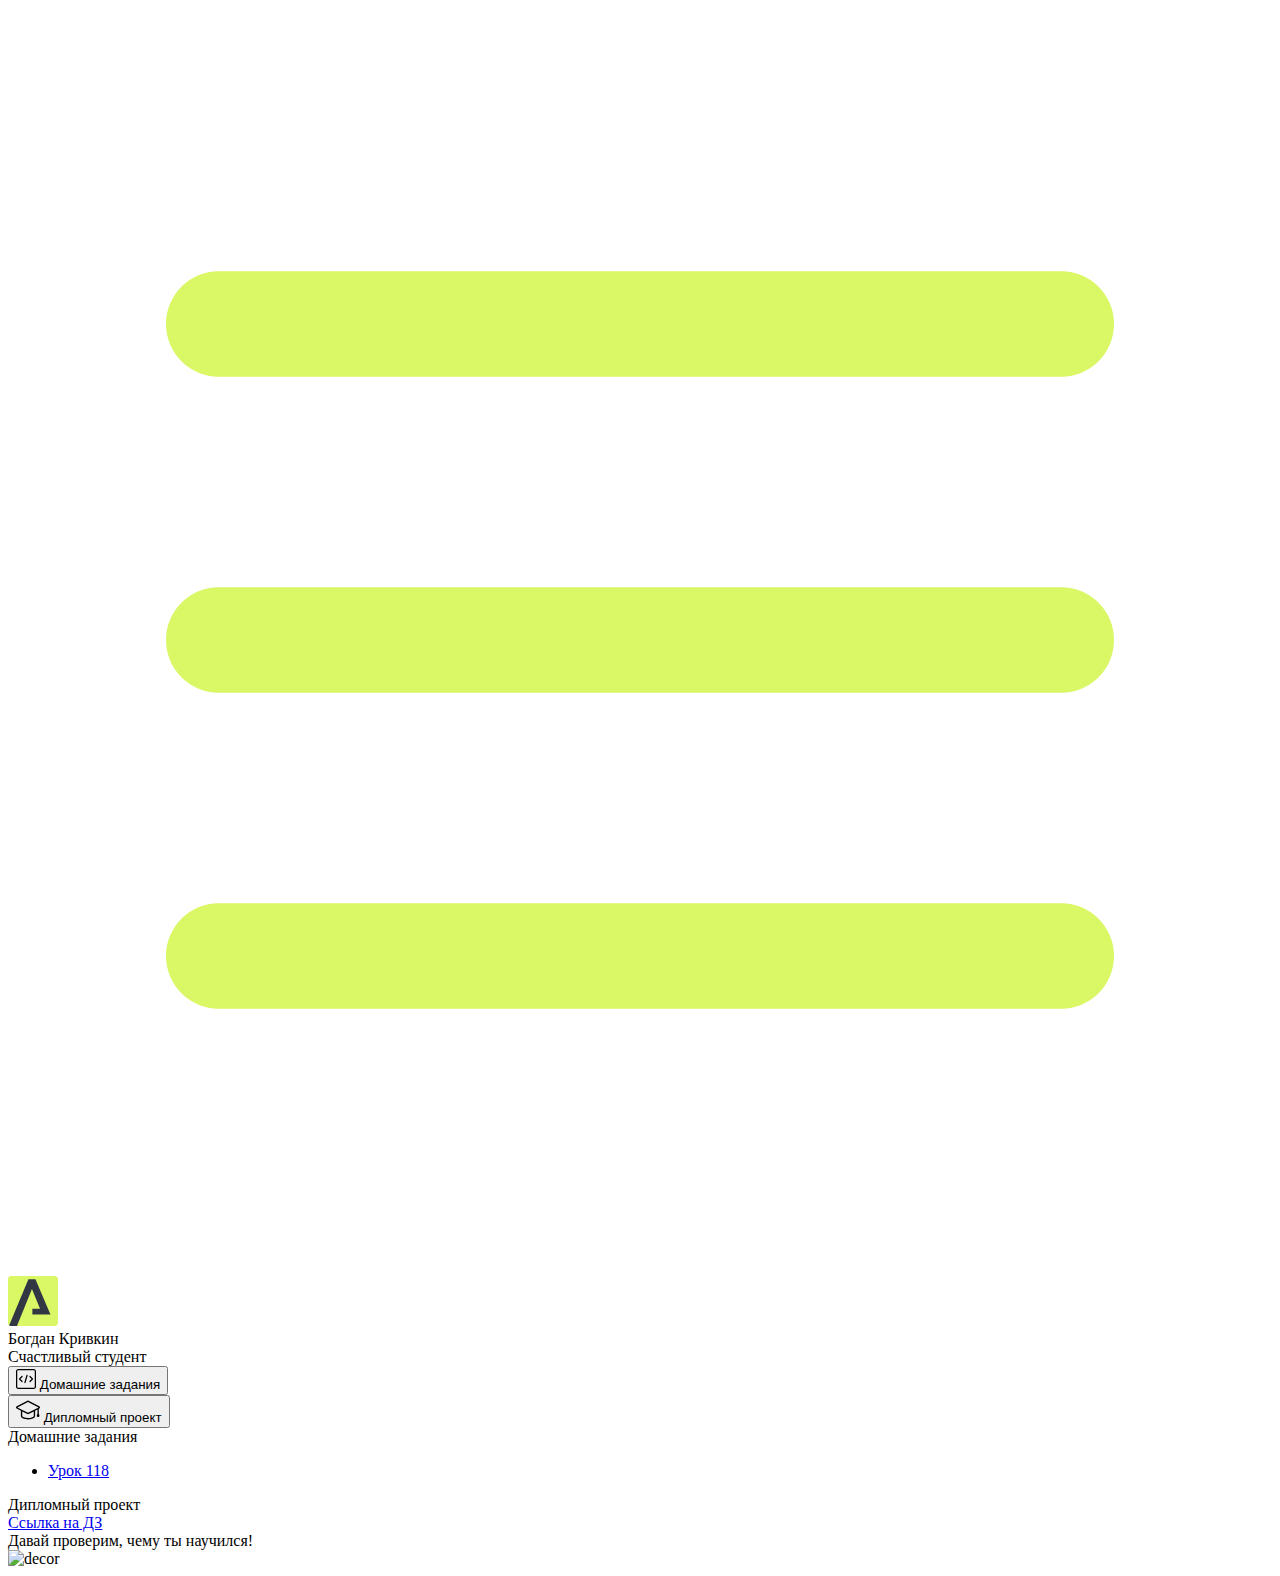
==== HTML-118/index.html @ 3493cc88 "Add files via upload" ====
<!DOCTYPE html>
<html lang="en">
<head>
    <meta charset="UTF-8">
    <meta name="viewport" content="width=device-width, initial-scale=1.0">
    <title>Домашняя работа</title>
    <link rel="shortcut icon" href="src/logo.ico" type="image/x-icon">
    <link rel="preconnect" href="https://fonts.googleapis.com">
    <link rel="preconnect" href="https://fonts.gstatic.com" crossorigin>
    <link href="https://fonts.googleapis.com/css2?family=Montserrat:wght@400;500;700&family=Rubik:wght@500&display=swap"
          rel="stylesheet">
    <link rel="stylesheet" href="src/style.css">
</head>
<body id="body">
<div class="overlay" id="overlay"></div>
<div class="layout">
    <div class="burger" id="burger">
        <svg viewBox="0 0 24 24" fill="none" xmlns="http://www.w3.org/2000/svg">
            <g id="SVGRepo_bgCarrier" stroke-width="0"></g>
            <g id="SVGRepo_tracerCarrier" stroke-linecap="round" stroke-linejoin="round"></g>
            <g id="SVGRepo_iconCarrier">
                <path d="M4 18L20 18" stroke="#DAF765" stroke-width="2" stroke-linecap="round"></path>
                <path d="M4 12L20 12" stroke="#DAF765" stroke-width="2" stroke-linecap="round"></path>
                <path d="M4 6L20 6" stroke="#DAF765" stroke-width="2" stroke-linecap="round"></path>
            </g>
        </svg>
    </div>
    <aside class="sidebar" id="sidebar">
        <div class="sidebar__inner">
            <div class="logo">
                <svg width="50" height="50" viewBox="0 0 50 50" fill="none" xmlns="http://www.w3.org/2000/svg">
                    <g clip-path="url(#clip0_513_74730)">
                        <path d="M46.17 -0.257004H3.83C1.57281 -0.257004 -0.257 1.57281 -0.257 3.83V46.17C-0.257 48.4272 1.57281 50.257 3.83 50.257H46.17C48.4272 50.257 50.257 48.4272 50.257 46.17V3.83C50.257 1.57281 48.4272 -0.257004 46.17 -0.257004Z"
                              fill="#DAF765"/>
                        <path d="M24.375 38.4H42.461L27.441 3.1585H20.4355C20.4355 3.1585 6.7895 35.881 1.1945 49.294C2.015 50.0275 3.0945 50.257 3.6945 50.257H8.8445L23.954 13.07L32.0465 32.8285H24.375V38.4Z"
                              fill="#323843"/>
                    </g>
                    <defs>
                        <clipPath id="clip0_513_74730">
                            <rect width="50" height="50" fill="white"/>
                        </clipPath>
                    </defs>
                </svg>
            </div>
            <div class="sidebar__user">
                <div class="sidebar__name">Богдан Кривкин</div>
                <div class="sidebar__text">Счастливый студент</div>
            </div>
            <div class="sidebar__tabs">
                <div class="sidebar__item">
                    <button class="sidebar__button active" id="tasks">
                        <svg xmlns="http://www.w3.org/2000/svg" width="20" height="20" viewBox="0 0 20 20" fill="none">
                            <g clip-path="url(#clip0_704_74543)">
                                <path d="M17.7083 20H2.29167C1.0275 20 0 18.9725 0 17.7083V2.29167C0 1.0275 1.0275 0 2.29167 0H17.7083C18.9725 0 20 1.0275 20 2.29167V17.7083C20 18.9725 18.9725 20 17.7083 20ZM2.29167 1.25C1.7175 1.25 1.25 1.7175 1.25 2.29167V17.7083C1.25 18.2825 1.7175 18.75 2.29167 18.75H17.7083C18.2825 18.75 18.75 18.2825 18.75 17.7083V2.29167C18.75 1.7175 18.2825 1.25 17.7083 1.25H2.29167Z"
                                      fill="black"/>
                                <path d="M6.04167 13.125C5.88167 13.125 5.72167 13.0642 5.6 12.9417L3.1 10.4417C2.85583 10.1975 2.85583 9.80167 3.1 9.5575L5.6 7.0575C5.84417 6.81333 6.24 6.81333 6.48417 7.0575C6.72833 7.30167 6.72833 7.6975 6.48417 7.94167L4.42583 10L6.48417 12.0583C6.72833 12.3025 6.72833 12.6983 6.48417 12.9425C6.36167 13.0642 6.20167 13.125 6.04167 13.125Z"
                                      fill="black"/>
                                <path d="M8.95833 14.1667C8.9 14.1667 8.84 14.1583 8.78167 14.1417C8.45083 14.0442 8.26083 13.6967 8.35833 13.3658L10.4417 6.28251C10.5392 5.95084 10.8892 5.76417 11.2175 5.85917C11.5483 5.95667 11.7383 6.30417 11.6408 6.63501L9.5575 13.7183C9.47833 13.9908 9.22833 14.1667 8.95833 14.1667Z"
                                      fill="black"/>
                                <path d="M13.9583 13.125C13.7983 13.125 13.6383 13.0642 13.5167 12.9417C13.2725 12.6975 13.2725 12.3017 13.5167 12.0575L15.575 9.99916L13.5167 7.94083C13.2725 7.69666 13.2725 7.30083 13.5167 7.05666C13.7608 6.81249 14.1567 6.81249 14.4008 7.05666L16.9008 9.55666C17.145 9.80083 17.145 10.1967 16.9008 10.4408L14.4008 12.9408C14.2783 13.0642 14.1183 13.125 13.9583 13.125Z"
                                      fill="black"/>
                            </g>
                            <defs>
                                <clipPath id="clip0_704_74543">
                                    <rect width="20" height="20" fill="white"/>
                                </clipPath>
                            </defs>
                        </svg>
                        <span>Домашние задания</span></button>
                </div>
                <div class="sidebar__item">
                    <button class="sidebar__button" id="diplom">
                        <svg xmlns="http://www.w3.org/2000/svg" width="24" height="24" viewBox="0 0 24 24" fill="none">
                            <g clip-path="url(#clip0_704_74553)">
                                <path d="M23.2628 10.5971C23.7176 10.365 24 9.90375 24 9.39337C24 8.883 23.7176 8.42175 23.2628 8.18962L12.6135 2.75362C12.2291 2.55824 11.7705 2.55787 11.3854 2.75399L0.736875 8.19C0.282375 8.42175 0 8.883 0 9.39337C0 9.90375 0.282375 10.365 0.736875 10.5971L4.89038 12.7177V18.2074C4.89038 19.8154 8.412 21.393 12 21.393C15.5884 21.393 19.1096 19.815 19.1096 18.2074V12.7174L21.4609 11.517V15.8017L20.901 17.2305C20.7409 17.6389 20.7934 18.0994 21.0405 18.4616C21.2876 18.8246 21.6979 19.041 22.1366 19.041C22.5754 19.041 22.9852 18.8246 23.2324 18.462C23.4795 18.099 23.532 17.6385 23.3719 17.2301L22.8124 15.8021V10.827L23.2628 10.5971ZM17.7623 18.1721C17.6198 18.6375 15.3491 20.0419 12 20.0419C8.65088 20.0419 6.38025 18.6375 6.2415 18.2074V12.3037L6.23887 12.3019C6.23812 12.057 6.1065 11.8207 5.87325 11.7019L1.3515 9.39337L12 3.95737L22.6489 9.39337L12 14.8294L5.87325 11.7019C5.54063 11.5331 4.6695 11.6674 4.5 12C4.33012 12.3322 4.55813 12.5479 4.89038 12.7177L11.3857 16.0331C11.5781 16.1314 11.7889 16.1805 12 16.1805C12.2107 16.1805 12.4222 16.1314 12.6146 16.0331L17.7593 13.407L17.7623 18.1721Z"
                                      fill="black"/>
                            </g>
                            <defs>
                                <clipPath id="clip0_704_74553">
                                    <rect width="24" height="24" fill="white"/>
                                </clipPath>
                            </defs>
                        </svg>
                        <span>Дипломный проект</span></button>
                </div>
            </div>
        </div>

    </aside>
    <div class="content">
        <div class="container">
            <div class="content__block" id="tasksBlock">
                <div class="content__title">Домашние задания</div>
                <ul class="content__list">
                    <li class="content__list-item">
                        <a href="HTML-118/index.html">Урок 118</a>
                    </li>
                </ul>
            </div>
            <div class="content__block hidden" id="diplomBlock">
                <div class="content__title">Дипломный проект</div>
                <div class="content__list-diplom">
                    <a href="ПАПКА-С-НОМЕРОМ-УРОКА">Ссылка на ДЗ</a>
                </div>
                <div class="content__decor">
                    <div class="content__decor-text">Давай проверим, чему ты научился!</div>
                    <div class="content__decor-img">
                        <img src="src/decor.png" alt="decor">
                    </div>
                </div>
            </div>
        </div>
    </div>
</div>
<script src="src/index.js"></script>
</body>
</html>
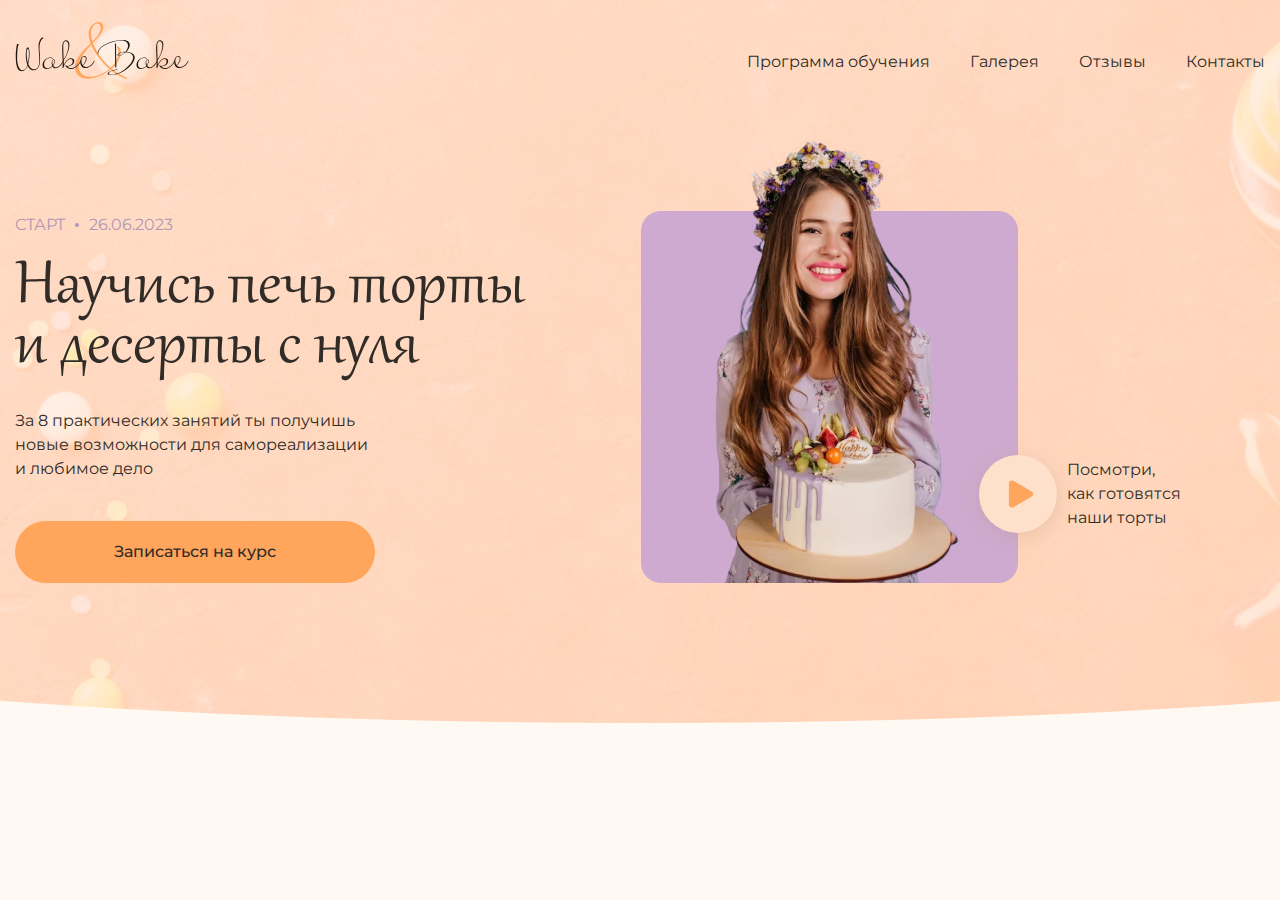
==== commit 47fcb3b1: "Add files via upload" ====
--- a/HTML-118/index.html
+++ b/HTML-118/index.html
@@ -1,117 +1,98 @@
 <!DOCTYPE html>
 <html lang="en">
+
 <head>
     <meta charset="UTF-8">
+    <meta http-equiv="X-UA-Compatible" content="IE=edge">
     <meta name="viewport" content="width=device-width, initial-scale=1.0">
-    <title>Домашняя работа</title>
-    <link rel="shortcut icon" href="src/logo.ico" type="image/x-icon">
-    <link rel="preconnect" href="https://fonts.googleapis.com">
-    <link rel="preconnect" href="https://fonts.gstatic.com" crossorigin>
-    <link href="https://fonts.googleapis.com/css2?family=Montserrat:wght@400;500;700&family=Rubik:wght@500&display=swap"
-          rel="stylesheet">
-    <link rel="stylesheet" href="src/style.css">
+    <title>Wake&Blake</title>
+    <link href="css/fonts.css" rel="stylesheet">
+    <link href="css/reset.css" rel="stylesheet">
+    <link href="css/style.css" rel="stylesheet">
 </head>
-<body id="body">
-<div class="overlay" id="overlay"></div>
-<div class="layout">
-    <div class="burger" id="burger">
-        <svg viewBox="0 0 24 24" fill="none" xmlns="http://www.w3.org/2000/svg">
-            <g id="SVGRepo_bgCarrier" stroke-width="0"></g>
-            <g id="SVGRepo_tracerCarrier" stroke-linecap="round" stroke-linejoin="round"></g>
-            <g id="SVGRepo_iconCarrier">
-                <path d="M4 18L20 18" stroke="#DAF765" stroke-width="2" stroke-linecap="round"></path>
-                <path d="M4 12L20 12" stroke="#DAF765" stroke-width="2" stroke-linecap="round"></path>
-                <path d="M4 6L20 6" stroke="#DAF765" stroke-width="2" stroke-linecap="round"></path>
-            </g>
-        </svg>
-    </div>
-    <aside class="sidebar" id="sidebar">
-        <div class="sidebar__inner">
-            <div class="logo">
-                <svg width="50" height="50" viewBox="0 0 50 50" fill="none" xmlns="http://www.w3.org/2000/svg">
-                    <g clip-path="url(#clip0_513_74730)">
-                        <path d="M46.17 -0.257004H3.83C1.57281 -0.257004 -0.257 1.57281 -0.257 3.83V46.17C-0.257 48.4272 1.57281 50.257 3.83 50.257H46.17C48.4272 50.257 50.257 48.4272 50.257 46.17V3.83C50.257 1.57281 48.4272 -0.257004 46.17 -0.257004Z"
-                              fill="#DAF765"/>
-                        <path d="M24.375 38.4H42.461L27.441 3.1585H20.4355C20.4355 3.1585 6.7895 35.881 1.1945 49.294C2.015 50.0275 3.0945 50.257 3.6945 50.257H8.8445L23.954 13.07L32.0465 32.8285H24.375V38.4Z"
-                              fill="#323843"/>
-                    </g>
-                    <defs>
-                        <clipPath id="clip0_513_74730">
-                            <rect width="50" height="50" fill="white"/>
-                        </clipPath>
-                    </defs>
-                </svg>
-            </div>
-            <div class="sidebar__user">
-                <div class="sidebar__name">Богдан Кривкин</div>
-                <div class="sidebar__text">Счастливый студент</div>
-            </div>
-            <div class="sidebar__tabs">
-                <div class="sidebar__item">
-                    <button class="sidebar__button active" id="tasks">
-                        <svg xmlns="http://www.w3.org/2000/svg" width="20" height="20" viewBox="0 0 20 20" fill="none">
-                            <g clip-path="url(#clip0_704_74543)">
-                                <path d="M17.7083 20H2.29167C1.0275 20 0 18.9725 0 17.7083V2.29167C0 1.0275 1.0275 0 2.29167 0H17.7083C18.9725 0 20 1.0275 20 2.29167V17.7083C20 18.9725 18.9725 20 17.7083 20ZM2.29167 1.25C1.7175 1.25 1.25 1.7175 1.25 2.29167V17.7083C1.25 18.2825 1.7175 18.75 2.29167 18.75H17.7083C18.2825 18.75 18.75 18.2825 18.75 17.7083V2.29167C18.75 1.7175 18.2825 1.25 17.7083 1.25H2.29167Z"
-                                      fill="black"/>
-                                <path d="M6.04167 13.125C5.88167 13.125 5.72167 13.0642 5.6 12.9417L3.1 10.4417C2.85583 10.1975 2.85583 9.80167 3.1 9.5575L5.6 7.0575C5.84417 6.81333 6.24 6.81333 6.48417 7.0575C6.72833 7.30167 6.72833 7.6975 6.48417 7.94167L4.42583 10L6.48417 12.0583C6.72833 12.3025 6.72833 12.6983 6.48417 12.9425C6.36167 13.0642 6.20167 13.125 6.04167 13.125Z"
-                                      fill="black"/>
-                                <path d="M8.95833 14.1667C8.9 14.1667 8.84 14.1583 8.78167 14.1417C8.45083 14.0442 8.26083 13.6967 8.35833 13.3658L10.4417 6.28251C10.5392 5.95084 10.8892 5.76417 11.2175 5.85917C11.5483 5.95667 11.7383 6.30417 11.6408 6.63501L9.5575 13.7183C9.47833 13.9908 9.22833 14.1667 8.95833 14.1667Z"
-                                      fill="black"/>
-                                <path d="M13.9583 13.125C13.7983 13.125 13.6383 13.0642 13.5167 12.9417C13.2725 12.6975 13.2725 12.3017 13.5167 12.0575L15.575 9.99916L13.5167 7.94083C13.2725 7.69666 13.2725 7.30083 13.5167 7.05666C13.7608 6.81249 14.1567 6.81249 14.4008 7.05666L16.9008 9.55666C17.145 9.80083 17.145 10.1967 16.9008 10.4408L14.4008 12.9408C14.2783 13.0642 14.1183 13.125 13.9583 13.125Z"
-                                      fill="black"/>
-                            </g>
-                            <defs>
-                                <clipPath id="clip0_704_74543">
-                                    <rect width="20" height="20" fill="white"/>
-                                </clipPath>
-                            </defs>
-                        </svg>
-                        <span>Домашние задания</span></button>
-                </div>
-                <div class="sidebar__item">
-                    <button class="sidebar__button" id="diplom">
-                        <svg xmlns="http://www.w3.org/2000/svg" width="24" height="24" viewBox="0 0 24 24" fill="none">
-                            <g clip-path="url(#clip0_704_74553)">
-                                <path d="M23.2628 10.5971C23.7176 10.365 24 9.90375 24 9.39337C24 8.883 23.7176 8.42175 23.2628 8.18962L12.6135 2.75362C12.2291 2.55824 11.7705 2.55787 11.3854 2.75399L0.736875 8.19C0.282375 8.42175 0 8.883 0 9.39337C0 9.90375 0.282375 10.365 0.736875 10.5971L4.89038 12.7177V18.2074C4.89038 19.8154 8.412 21.393 12 21.393C15.5884 21.393 19.1096 19.815 19.1096 18.2074V12.7174L21.4609 11.517V15.8017L20.901 17.2305C20.7409 17.6389 20.7934 18.0994 21.0405 18.4616C21.2876 18.8246 21.6979 19.041 22.1366 19.041C22.5754 19.041 22.9852 18.8246 23.2324 18.462C23.4795 18.099 23.532 17.6385 23.3719 17.2301L22.8124 15.8021V10.827L23.2628 10.5971ZM17.7623 18.1721C17.6198 18.6375 15.3491 20.0419 12 20.0419C8.65088 20.0419 6.38025 18.6375 6.2415 18.2074V12.3037L6.23887 12.3019C6.23812 12.057 6.1065 11.8207 5.87325 11.7019L1.3515 9.39337L12 3.95737L22.6489 9.39337L12 14.8294L5.87325 11.7019C5.54063 11.5331 4.6695 11.6674 4.5 12C4.33012 12.3322 4.55813 12.5479 4.89038 12.7177L11.3857 16.0331C11.5781 16.1314 11.7889 16.1805 12 16.1805C12.2107 16.1805 12.4222 16.1314 12.6146 16.0331L17.7593 13.407L17.7623 18.1721Z"
-                                      fill="black"/>
-                            </g>
-                            <defs>
-                                <clipPath id="clip0_704_74553">
-                                    <rect width="24" height="24" fill="white"/>
-                                </clipPath>
-                            </defs>
-                        </svg>
-                        <span>Дипломный проект</span></button>
-                </div>
-            </div>
-        </div>
 
-    </aside>
-    <div class="content">
-        <div class="container">
-            <div class="content__block" id="tasksBlock">
-                <div class="content__title">Домашние задания</div>
-                <ul class="content__list">
-                    <li class="content__list-item">
-                        <a href="HTML-118/index.html">Урок 118</a>
-                    </li>
-                </ul>
-            </div>
-            <div class="content__block hidden" id="diplomBlock">
-                <div class="content__title">Дипломный проект</div>
-                <div class="content__list-diplom">
-                    <a href="ПАПКА-С-НОМЕРОМ-УРОКА">Ссылка на ДЗ</a>
-                </div>
-                <div class="content__decor">
-                    <div class="content__decor-text">Давай проверим, чему ты научился!</div>
-                    <div class="content__decor-img">
-                        <img src="src/decor.png" alt="decor">
+<body class="body">
+    <div class="wrapper">
+        <header class="header">
+            <div class="header__top">
+                <div class="container">
+                    <div class="header__top-inner">
+                        <a class="header__logo" href="#">
+                            <img src="img/icons/logos/logo-dark.svg" alt="Логотип компании Wake&Bake">
+                        </a>
+                        <nav class="nav">
+                            <ul class="nav__list">
+                                <li class="nav__item">
+                                    <a class="nav__link" href="#">
+                                        Программа обучения
+                                    </a>
+                                </li>
+                                <li class="nav__item">
+                                    <a class="nav__link" href="#">
+                                        Галерея
+                                    </a>
+                                </li>
+                                <li class="nav__item">
+                                    <a class="nav__link" href="#">
+                                        Отзывы
+                                    </a>
+                                </li>
+                                <li class="nav__item">
+                                    <a class="nav__link" href="#">
+                                        Контакты
+                                    </a>
+                                </li>
+                            </ul>
+                        </nav>
+                        <a class="burger-icon" href="#">
+                            <span></span>
+                        </a>
                     </div>
                 </div>
             </div>
-        </div>
+            <section class="hero">
+                <div class="container">
+                    <div class="hero__inner">
+                        <div class="hero__content">
+                            <div class="hero__info">
+                                <span>Старт</span>
+                                <span>26.06.2023</span>
+                            </div>
+                            <h1 class="hero__title">
+                                Научись печь торты и десерты с нуля
+                            </h1>
+                            <p class="hero__text">
+                                За 8 практических занятий ты получишь новые возможности для самореализации и любимое дело
+                            </p>
+                            <div class="hero__img-conrol hero__img-conrol--mobile">
+                                <a class="hero__img-button" data-fslightbox href="video/cake.mp4">
+                                    <img src="img/icons/play.svg" alt="">
+                                </a>
+                                Посмотри, как готовятся наши торты
+                            </div>
+                            <a class="hero__button button" href="#">
+                                Записаться на курс
+                            </a>
+                        </div>
+                        <div class="hero__img">
+                            <img src="img/content/girl.png" alt="Девушка с тортом в руках">
+                            <div class="hero__img-conrol">
+                                <a class="hero__img-button" data-fslightbox="video" href="video/cake.mp4">
+                                    <img src="img/icons/play.svg" alt="">
+                                </a>
+                                Посмотри, как готовятся наши торты
+                            </div>
+                        </div>
+                    </div>
+                </div>
+            </section>
+        </header>
+        <main class="main"></main>
+        <footer class="footer"></footer>
     </div>
-</div>
-<script src="src/index.js"></script>
+
+    <script src="js/fslightbox.js"></script>
+    <script src="js/main.js"></script>
 </body>
-</html>
+
+</html>--- a/HTML-118/css/fonts.css
+++ b/HTML-118/css/fonts.css
@@ -0,0 +1,30 @@
+@font-face {
+    font-family: 'Montserrat';
+    src: local('Montserrat Medium'), local('Montserrat-Medium'),
+        url('../css/fonts/Montserrat-Medium.woff2') format('woff2'),
+        url('../css/fonts/Montserrat-Medium.woff') format('woff');
+    font-weight: 500;
+    font-style: normal;
+    font-display: swap;
+}
+
+@font-face {
+    font-family: 'Montserrat';
+    src: local('Montserrat Regular'), local('Montserrat-Regular'),
+        url('../css/fonts/Montserrat-Regular.woff2') format('woff2'),
+        url('../css/fonts/Montserrat-Regular.woff') format('woff');
+    font-weight: normal;
+    font-style: normal;
+    font-display: swap;
+}
+
+@font-face {
+    font-family: 'Gabriola';
+    src: local('Gabriola'),
+        url('../css/fonts/Gabriola.woff2') format('woff2'),
+        url('../css/fonts/Gabriola.woff') format('woff');
+    font-weight: normal;
+    font-style: normal;
+    font-display: swap;
+}
+
--- a/HTML-118/css/style.css
+++ b/HTML-118/css/style.css
@@ -0,0 +1,355 @@
+:root {
+    --general-text: #312C27;
+    --accent-text: #1F1711;
+    --general-bg: #FFF9F4;
+    --accent-bg: #FFE0CB;
+    --accent-color: #FFA55C;
+}
+
+.body {
+    font-family: "Montserrat", "Arial", sans-serif;
+    line-height: 1.5;
+    color: var(--general-text);
+    background: var(--general-bg);
+}
+
+.body--opened-menu {
+    overflow: hidden;
+}
+
+.wrapper {
+    min-height: 100%;
+    width: 100%;
+    overflow: hidden;
+    display: flex;
+    flex-direction: column;
+}
+
+.main {
+    flex-grow: 1;
+}
+
+.container {
+    max-width: 1310px;
+    margin: 0 auto;
+    padding: 0 15px;
+    height: 100%;
+}
+
+.button {
+    display: flex;
+    align-items: center;
+    justify-content: center;
+    background: var(--accent-color);
+    border-radius: 100px;
+    font-weight: 500;
+    font-size: 16px;
+    line-height: 1.6;
+    padding: 3px 15px;
+    height: 62px;
+
+    transition: all .4s;
+}
+
+.button:hover {
+    background: #FF9138;
+}
+
+/* ========================================================= */
+
+.header {
+    background: url("../img/decor/bg-header.png") 50% 100% / cover no-repeat;
+}
+
+.header__top {
+    padding-top: 19px;
+}
+
+.header__top-inner {
+    display: flex;
+    align-items: flex-end;
+    justify-content: space-between;
+}
+
+.header__logo {
+    max-width: 174px;
+    z-index: 11;
+}
+.header__logo img {
+    width: 100%;
+}
+
+
+.nav__list {
+    display: flex;
+    gap: 4vh 40px;
+}
+
+
+.nav__link {
+    display: block;
+    padding: 5px 0;
+    position: relative;
+    z-index: 1;
+}
+
+.nav__link::before {
+    content: '';
+    position: absolute;
+    top: -8px;
+    left: -13px;
+    z-index: -1;
+    width: 34px;
+    height: 34px;
+    background: var(--accent-color);
+    border-radius: 50%;
+
+    opacity: 0;
+    transition: all .4s;
+}
+
+.nav__link:hover::before {
+    opacity: 1;
+}
+
+.burger-icon {
+    display: none;
+    width: 50px;
+    height: 50px;
+    align-items: center;
+    justify-content: center;
+    z-index: 11;
+}
+
+.burger-icon span,
+.burger-icon span::before,
+.burger-icon span::after {
+    display: block;
+    width: 30px;
+    height: 3px;
+    border-radius: 100px;
+    background: var(--general-text);
+    transition: all .4s;
+}
+
+.burger-icon span {
+    position: relative;
+}
+
+.burger-icon span::before,
+.burger-icon span::after {
+    content: '';
+    position: absolute;
+}
+
+.burger-icon span::before {
+    top: -8px;
+}
+
+.burger-icon span::after {
+    bottom: -8px;
+}
+
+.body--opened-menu .burger-icon span {
+    background: transparent;
+}
+.body--opened-menu .burger-icon span::before {
+    top: 0px;
+    transform: rotate(45deg);
+}
+.body--opened-menu .burger-icon span::after {
+    bottom: 0px;
+    transform: rotate(-45deg);
+}
+
+/* ========================================================= */
+
+.hero {
+    padding: 50px 0 140px;
+}
+
+.hero__inner {
+    display: flex;
+    align-items: flex-end;
+    justify-content: space-between;
+    gap: 30px;
+}
+
+.hero__content {
+    max-width: 520px;
+}
+
+.hero__info {
+    color: #B197B3;
+    text-transform: uppercase;
+    line-height: 1.6;
+    margin-bottom: 20px;
+
+    display: flex;
+    flex-wrap: wrap;
+}
+
+.hero__info span {
+    display: flex;
+    align-items: center;
+}
+
+.hero__info span::after {
+    content: '';
+    background: #B197B3;
+    border-radius: 50%;
+    width: 4px;
+    height: 4px;
+    display: block;
+    margin: 0 10px;
+}
+
+.hero__info span:last-child:after {
+    content: none;
+}
+
+.hero__title {
+    font-family: 'Gabriola';
+    font-size: 74px;
+    line-height: 0.82;
+    margin-bottom: 30px;
+}
+
+.hero__text {
+    max-width: 360px;
+    margin-bottom: 40px;
+}
+
+.hero__button {
+    max-width: 360px;
+    width: 100%;
+}
+
+.hero__img {
+    margin-right: 247px;
+    position: relative;
+}
+.hero__img>img {
+    width: 100%;
+}
+
+.hero__img-conrol {
+    position: absolute;
+    bottom: 11%;
+    left: calc(100% - 39px);
+    display: flex;
+    align-items: center;
+    gap: 10px;
+    max-width: 200px;
+    text-align: left;
+}
+
+.hero__img-conrol--mobile {
+    display: none;
+}
+
+.hero__img-button {
+    flex-shrink: 0;
+    display: flex;
+    align-items: center;
+    justify-content: center;
+    width: 78px;
+    height: 78px;
+    border-radius: 50%;
+    background: #FFE0CB;
+    box-shadow: 0px 4px 20px rgba(184, 148, 126, 0.3);
+    position: relative;
+}
+
+.hero__img-button img {
+    padding-left: 8.8%;
+}
+
+.hero__img-button::before {
+    content: '';
+    position: absolute;
+    inset: 5px;
+    border-radius: 50%;
+    border: 1px solid var(--accent-color);
+
+    opacity: 0;
+    transition: all .4s;
+}
+
+.hero__img-button:hover::before {
+    opacity: 1;
+}
+
+/* ========================================================= */
+
+@media (max-width: 1200px) {
+    .hero__img {
+        margin: 0;
+        max-width: 377px;
+    }
+    .hero__img-conrol {
+        position: static;
+        max-width: none;
+        margin-top: 30px;
+    }
+}
+
+@media (max-width: 900px) {
+    .nav {
+        position: fixed;
+        inset: 0;
+        z-index: 10;
+        background: var(--general-bg);
+        padding: 26vh 15px 30px;
+        font-size: 24px;
+
+        transform: translateY(-50%);
+        opacity: 0;
+        visibility: hidden;
+        transition: all .4s;
+    }
+
+    .nav__list {
+        flex-direction: column;
+        align-items: center;
+    }
+
+    .body--opened-menu .nav {
+        transform: translateY(0%);
+        opacity: 1;
+        visibility: visible;
+    }
+
+    .burger-icon {
+        display: flex;
+    }
+}
+
+@media (max-width: 800px) {
+
+    .hero__content {
+        max-width: none;
+        display: flex;
+        flex-direction: column;
+        align-items: center;
+        text-align: center;
+        width: 100%;
+    }
+
+    .hero__img {
+        display: none;
+    }
+    .hero__img-conrol--mobile {
+        display: flex;
+        margin: 0 0 30px;
+    }
+}
+
+@media (max-width: 600px) {
+    .hero {
+        padding-bottom: 80px;
+    }
+    .hero__title {
+        font-size: 12vw;
+    }
+}